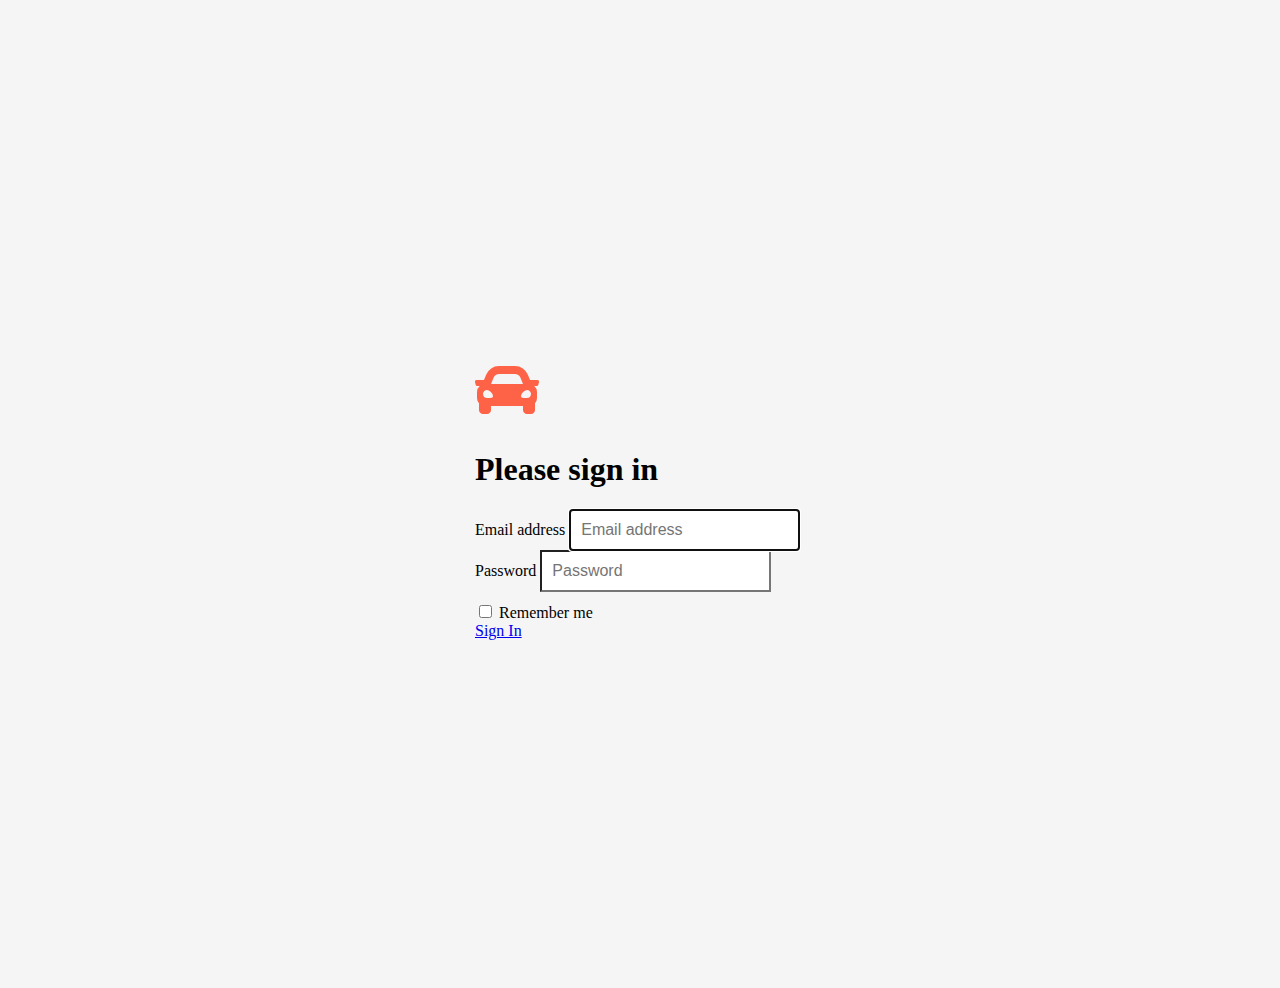
==== index.html @ 5d8b838e "first commit" ====
<!DOCTYPE html>
<html lang="en">
  <head>
    <meta charset="UTF-8" />
    <meta http-equiv="X-UA-Compatible" content="IE=edge" />
    <meta name="viewport" content="width=device-width, initial-scale=1.0" />
    <link
      href="https://cdn.jsdelivr.net/npm/bootstrap@5.0.0-beta2/dist/css/bootstrap.min.css"
      rel="stylesheet"
      integrity="sha384-BmbxuPwQa2lc/FVzBcNJ7UAyJxM6wuqIj61tLrc4wSX0szH/Ev+nYRRuWlolflfl"
      crossorigin="anonymous"
    />
    <link
      rel="stylesheet"
      href="https://cdnjs.cloudflare.com/ajax/libs/font-awesome/5.15.2/css/all.min.css"
    />
    <link rel="stylesheet" href="./css/login.css" />

    <title>Home</title>
  </head>
  <body class="text-center">
    <main class="form-signin">
      <form>
        <span style="font-size: 4em; color: Tomato">
          <i class="fas fa-car"></i>
        </span>
        <h1 class="h3 mb-3 fw-normal">Please sign in</h1>
        <label for="inputEmail" class="visually-hidden">Email address</label>
        <input
          type="email"
          id="inputEmail"
          class="form-control"
          placeholder="Email address"
          required
          autofocus
        />
        <label for="inputPassword" class="visually-hidden">Password</label>
        <input
          type="password"
          id="inputPassword"
          class="form-control"
          placeholder="Password"
          required
        />
        <div class="checkbox mb-3">
          <label>
            <input type="checkbox" value="remember-me" /> Remember me
          </label>
        </div>
        <a
          href="./pages/carsearch.html"
          class="w-100 btn btn-lg btn-primary"
          role="button"
          >Sign In</a
        >
      </form>
    </main>

    <script
      src="https://cdn.jsdelivr.net/npm/bootstrap@5.0.0-beta2/dist/js/bootstrap.bundle.min.js"
      integrity="sha384-b5kHyXgcpbZJO/tY9Ul7kGkf1S0CWuKcCD38l8YkeH8z8QjE0GmW1gYU5S9FOnJ0"
      crossorigin="anonymous"
    ></script>
  </body>
</html>
---- css/login.css ----
html,
body {
  height: 100%;
}

body {
  display: flex;
  align-items: center;
  padding-top: 40px;
  padding-bottom: 40px;
  background-color: #f5f5f5;
}

.form-signin {
  width: 100%;
  max-width: 330px;
  padding: 15px;
  margin: auto;
}
.form-signin .checkbox {
  font-weight: 400;
}
.form-signin .form-control {
  position: relative;
  box-sizing: border-box;
  height: auto;
  padding: 10px;
  font-size: 16px;
}
.form-signin .form-control:focus {
  z-index: 2;
}
.form-signin input[type="email"] {
  margin-bottom: -1px;
  border-bottom-right-radius: 0;
  border-bottom-left-radius: 0;
}
.form-signin input[type="password"] {
  margin-bottom: 10px;
  border-top-left-radius: 0;
  border-top-right-radius: 0;
}
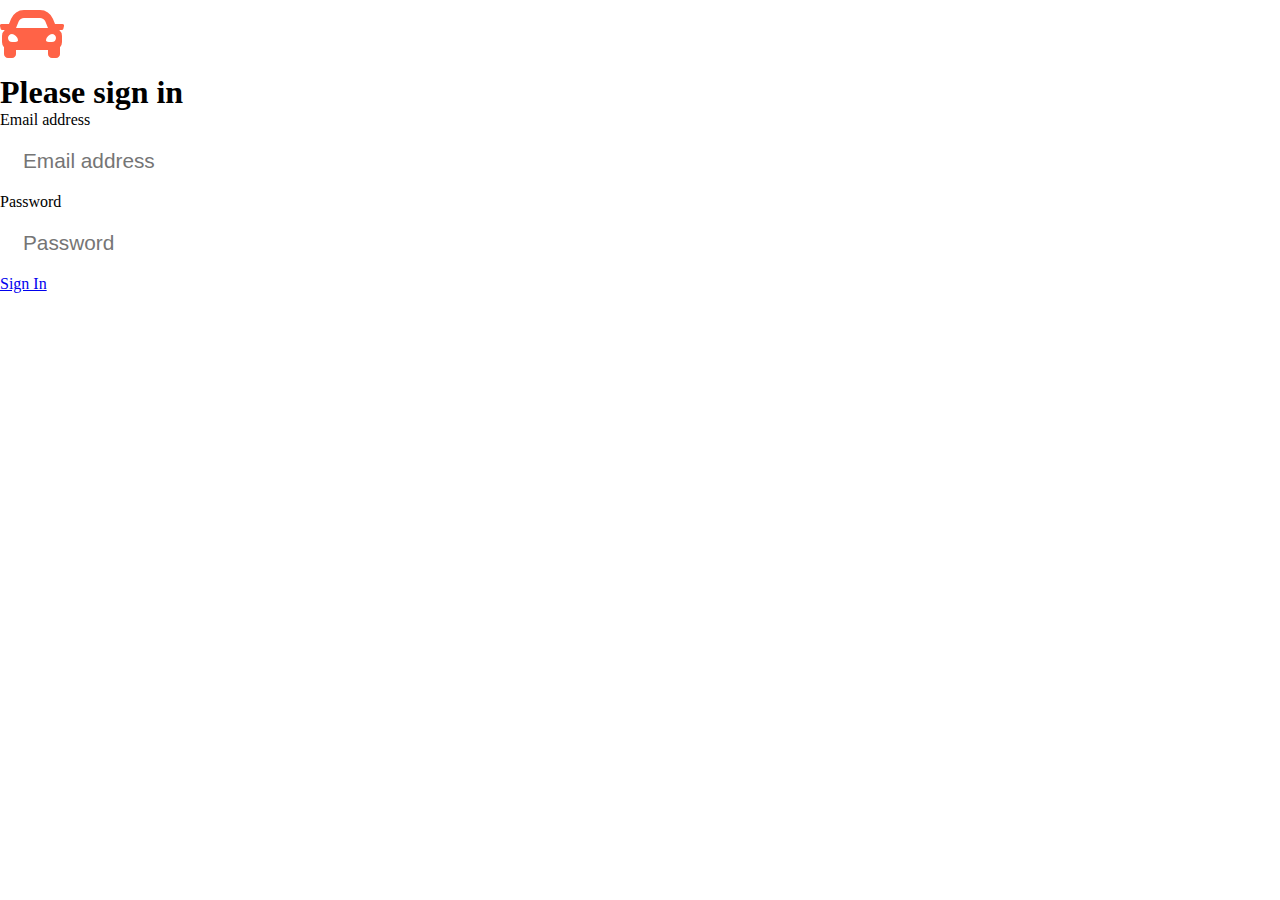
==== commit 93724672: "added login and registration" ====
--- a/index.html
+++ b/index.html
@@ -42,11 +42,6 @@
           placeholder="Password"
           required
         />
-        <div class="checkbox mb-3">
-          <label>
-            <input type="checkbox" value="remember-me" /> Remember me
-          </label>
-        </div>
         <a
           href="./pages/carsearch.html"
           class="w-100 btn btn-lg btn-primary"
@@ -56,6 +51,7 @@
       </form>
     </main>
 
+    <script src="./scripts/auth.js"></script>
     <script
       src="https://cdn.jsdelivr.net/npm/bootstrap@5.0.0-beta2/dist/js/bootstrap.bundle.min.js"
       integrity="sha384-b5kHyXgcpbZJO/tY9Ul7kGkf1S0CWuKcCD38l8YkeH8z8QjE0GmW1gYU5S9FOnJ0"
--- a/css/login.css
+++ b/css/login.css
@@ -1,42 +1,87 @@
-html,
-body {
-  height: 100%;
+* {
+  padding: 0;
+  margin: 0;
 }
 
-body {
-  display: flex;
-  align-items: center;
-  padding-top: 40px;
-  padding-bottom: 40px;
-  background-color: #f5f5f5;
+#container {
+  width: 300px;
+  margin: 0 auto;
+  margin-top: 150px;
+}
+.tabs {
+  display: table-cell;
+  width: 30%;
+  background-color: rgba(11, 177, 224, 0.82);
+  padding: 10px;
+  float: left;
+  text-align: center;
+  vertical-align: middle;
+  position: relative;
+  font-size: 1.3em;
+  border-radius: 10px 10px 0 0px;
+}
+.tabs:hover,
+p {
+  cursor: pointer;
 }
 
-.form-signin {
+#lt {
+  background-color: rgb(12, 132, 189);
+}
+#cont {
   width: 100%;
-  max-width: 330px;
-  padding: 15px;
-  margin: auto;
+  height: 300px;
+  background-color: rgba(11, 177, 224, 0.82);
 }
-.form-signin .checkbox {
-  font-weight: 400;
+
+input {
+  display: block;
+  width: 250px;
+  margin: 10px 13px;
+  padding: 10px;
+  font-size: 1.3em;
+  border-radius: 5px;
+  border: none;
+  color: rgba(11, 177, 224, 0.82);
+  outline: none;
 }
-.form-signin .form-control {
-  position: relative;
-  box-sizing: border-box;
-  height: auto;
-  padding: 10px;
-  font-size: 16px;
+
+input[type="submit"] {
+  width: 272px;
+  color: #6e6e6e;
 }
-.form-signin .form-control:focus {
-  z-index: 2;
+
+#clear {
+  clear: both;
 }
-.form-signin input[type="email"] {
-  margin-bottom: -1px;
-  border-bottom-right-radius: 0;
-  border-bottom-left-radius: 0;
+
+.comm {
+  position: absolute;
+  visibility: hidden;
 }
-.form-signin input[type="password"] {
-  margin-bottom: 10px;
-  border-top-left-radius: 0;
-  border-top-right-radius: 0;
+#login {
+  visibility: visible;
 }
+
+h3 {
+  display: table-cell;
+  vertical-align: middle;
+  padding: 10px 15px;
+  font-size: 1.5em;
+  color: #ffffff;
+}
+
+#forgot h3 {
+  display: block;
+  margin-top: 30px;
+  text-align: center;
+}
+
+#forgot div {
+  margin-top: 30px;
+}
+p {
+  padding: 10px 15px;
+  font-size: 1.3em;
+  color: #ffffff;
+}
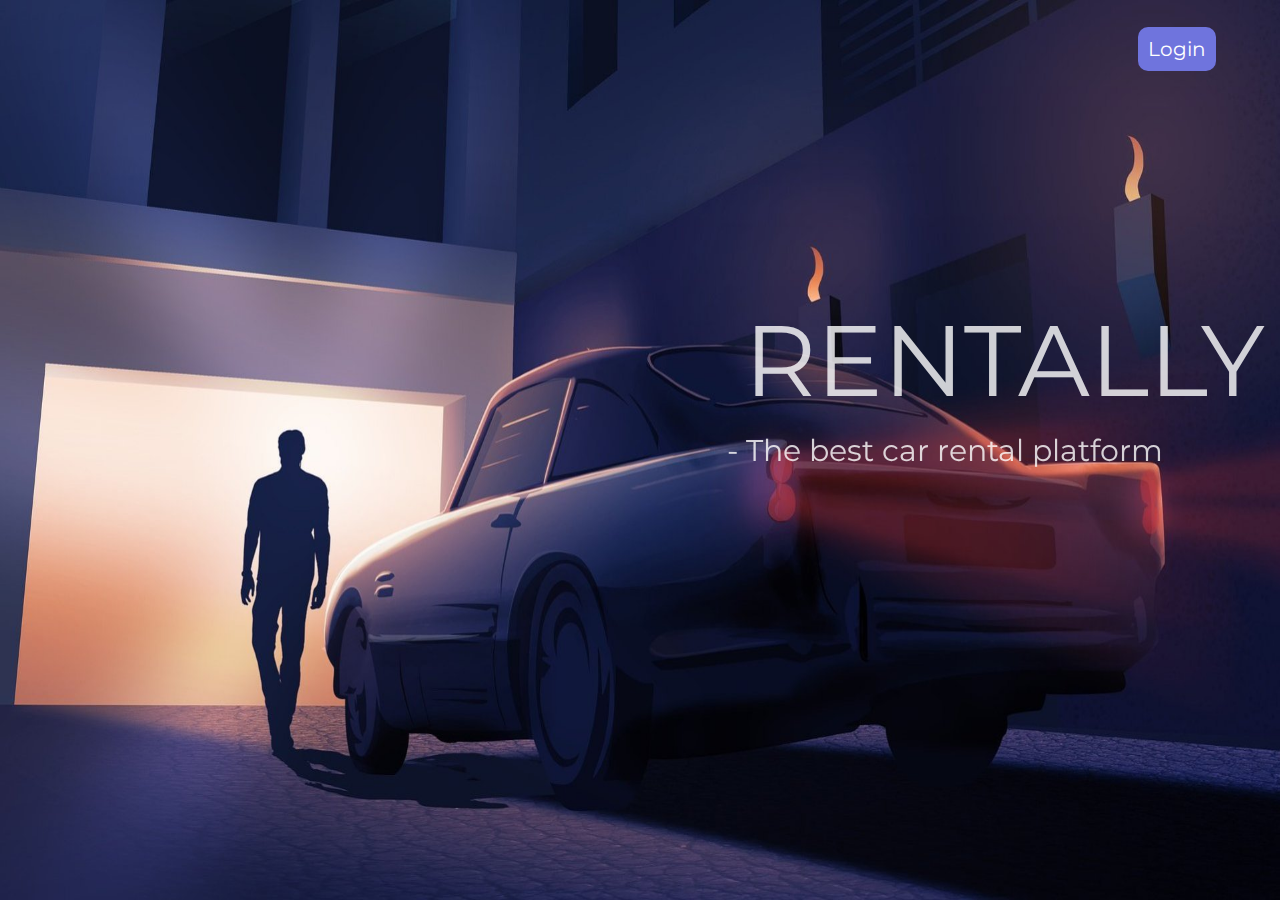
==== commit e706df01: "added landing page, fixed checkout when decreasing time and distance" ====
--- a/index.html
+++ b/index.html
@@ -4,58 +4,17 @@
     <meta charset="UTF-8" />
     <meta http-equiv="X-UA-Compatible" content="IE=edge" />
     <meta name="viewport" content="width=device-width, initial-scale=1.0" />
-    <link
-      href="https://cdn.jsdelivr.net/npm/bootstrap@5.0.0-beta2/dist/css/bootstrap.min.css"
-      rel="stylesheet"
-      integrity="sha384-BmbxuPwQa2lc/FVzBcNJ7UAyJxM6wuqIj61tLrc4wSX0szH/Ev+nYRRuWlolflfl"
-      crossorigin="anonymous"
-    />
-    <link
-      rel="stylesheet"
-      href="https://cdnjs.cloudflare.com/ajax/libs/font-awesome/5.15.2/css/all.min.css"
-    />
-    <link rel="stylesheet" href="./css/login.css" />
-
+    <link rel="stylesheet" href="./css/main.css" />
     <title>Home</title>
   </head>
-  <body class="text-center">
-    <main class="form-signin">
-      <form>
-        <span style="font-size: 4em; color: Tomato">
-          <i class="fas fa-car"></i>
-        </span>
-        <h1 class="h3 mb-3 fw-normal">Please sign in</h1>
-        <label for="inputEmail" class="visually-hidden">Email address</label>
-        <input
-          type="email"
-          id="inputEmail"
-          class="form-control"
-          placeholder="Email address"
-          required
-          autofocus
-        />
-        <label for="inputPassword" class="visually-hidden">Password</label>
-        <input
-          type="password"
-          id="inputPassword"
-          class="form-control"
-          placeholder="Password"
-          required
-        />
-        <a
-          href="./pages/carsearch.html"
-          class="w-100 btn btn-lg btn-primary"
-          role="button"
-          >Sign In</a
-        >
-      </form>
-    </main>
-
-    <script src="./scripts/auth.js"></script>
-    <script
-      src="https://cdn.jsdelivr.net/npm/bootstrap@5.0.0-beta2/dist/js/bootstrap.bundle.min.js"
-      integrity="sha384-b5kHyXgcpbZJO/tY9Ul7kGkf1S0CWuKcCD38l8YkeH8z8QjE0GmW1gYU5S9FOnJ0"
-      crossorigin="anonymous"
-    ></script>
+  <body>
+    <img src="./images/main.jpg" />
+    <a href="./pages/login.html">Login</a>
+    <div class="heading">
+      <p>Rentally</p>
+    </div>
+    <div class="desc">
+      <p>- The best car rental platform</p>
+    </div>
   </body>
 </html>
--- a/css/main.css
+++ b/css/main.css
@@ -0,0 +1,56 @@
+@import url("https://fonts.googleapis.com/css2?family=Montserrat&display=swap");
+
+* {
+  margin: 0;
+  padding: 0;
+  box-sizing: border-box;
+}
+
+body {
+  font-family: "Montserrat", sans-serif;
+}
+
+img {
+  height: 100vh;
+  width: 100%;
+}
+
+a {
+  position: fixed;
+  top: 3%;
+  right: 5%;
+  text-decoration: none;
+  border-radius: 10px;
+  padding: 10px;
+  color: white;
+  background-color: #6f74dd;
+  font-size: 20px;
+  animation: 0.5s ease;
+}
+
+a:hover {
+  background-color: #8e99f3;
+}
+
+.heading > p {
+  position: fixed;
+  top: 40%;
+  left: 50%;
+  transform: translate(+20%, -50%);
+  opacity: 0.8;
+  font-size: 100px;
+  text-transform: uppercase;
+  z-index: 2;
+  color: white;
+}
+
+.desc > p {
+  position: fixed;
+  top: 50%;
+  left: 50%;
+  transform: translate(+20%, -50%);
+  opacity: 0.8;
+  font-size: 30px;
+  z-index: 2;
+  color: white;
+}
